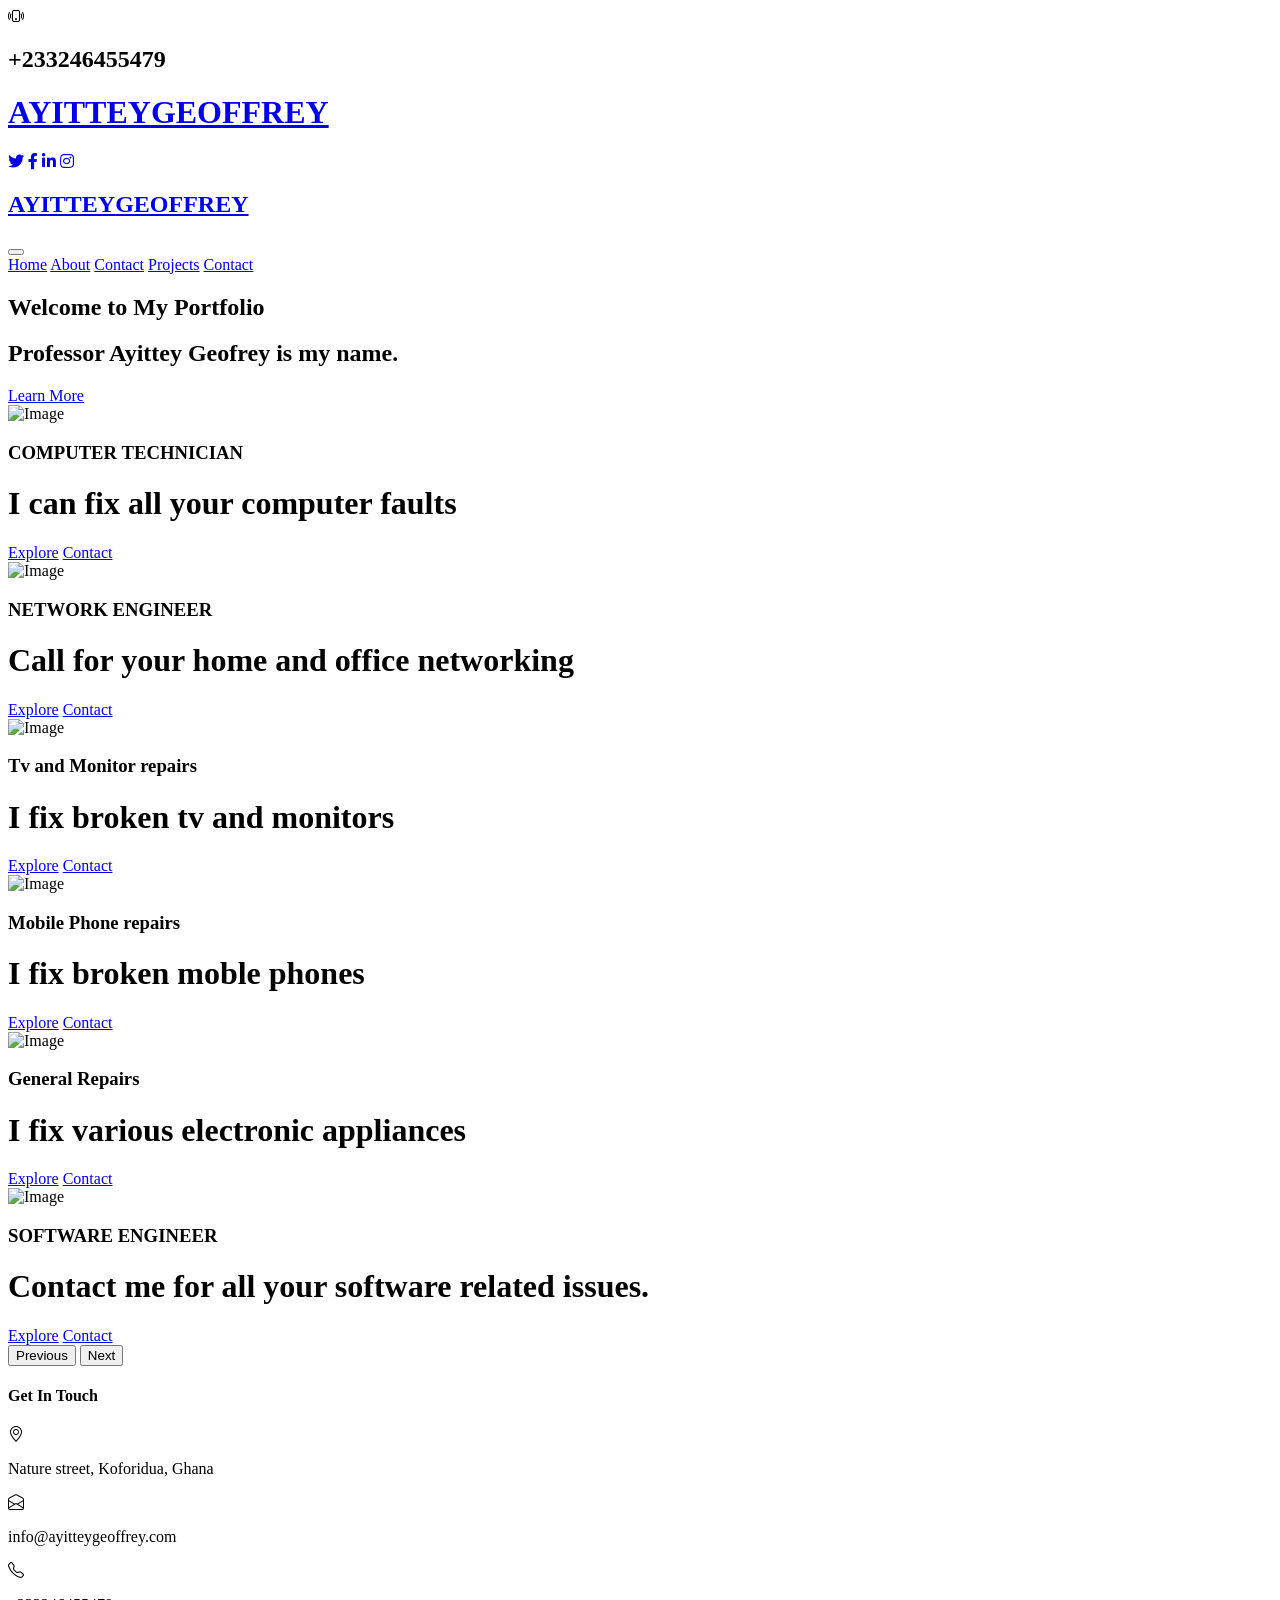
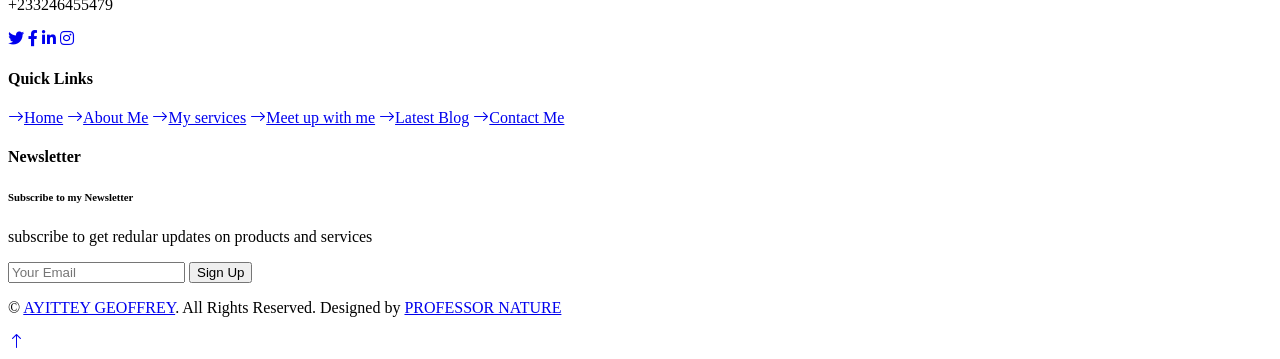
==== index.html @ 3e56469a "Add files via upload" ====
<!DOCTYPE html>
<html lang="en">

<head>
    <meta charset="utf-8">
    <title>PERSONAL PORTFOLIO</title>
    <meta content="width=device-width, initial-scale=1.0" name="viewport">
    <meta content="Free HTML Templates" name="keywords">
    <meta content="Free HTML Templates" name="description">

    <!-- Favicon -->
    <link href="img/favicon.ico" rel="icon">

    <!-- Google Web Fonts -->
    <link rel="preconnect" href="https://fonts.gstatic.com">
    <link href="https://fonts.googleapis.com/css2?family=Open+Sans:wght@400;600&family=Roboto:wght@500;700&display=swap" rel="stylesheet">

    <!-- Icon Font Stylesheet -->
    <link href="https://cdnjs.cloudflare.com/ajax/libs/font-awesome/5.15.0/css/all.min.css" rel="stylesheet">
    <link href="https://cdn.jsdelivr.net/npm/bootstrap-icons@1.4.1/font/bootstrap-icons.css" rel="stylesheet">

    <!-- Libraries Stylesheet -->
    <link href="lib/owlcarousel/assets/owl.carousel.min.css" rel="stylesheet">

    <!-- Customized Bootstrap Stylesheet -->
    <link href="css/bootstrap.min.css" rel="stylesheet">

    <!-- Template Stylesheet -->
    <link href="css/style.css" rel="stylesheet">
</head>

<body>
    <!-- Topbar Start -->
    <div class="container-fluid px-5 d-none d-lg-block">
        <div class="row gx-5 py-3 align-items-center">
            <div class="col-lg-3">
                <div class="d-flex align-items-center justify-content-start">
                    <i class="bi bi-phone-vibrate fs-1 text-primary me-2"></i>
                    <h2 class="mb-0">+233246455479</h2>
                </div>
            </div>
            <div class="col-lg-6">
                <div class="d-flex align-items-center justify-content-center">
                    <a href="index.html" class="navbar-brand ms-lg-5">
                        <h1 class="m-0 display-4 text-primary"><span class="text-secondary">AYITTEY</span>GEOFFREY</h1>
                    </a>
                </div>
            </div>
            <div class="col-lg-3">
                <div class="d-flex align-items-center justify-content-end">
                    <a class="btn btn-primary btn-square rounded-circle me-2" href="https:/twitter.com"><i class="fab fa-twitter"></i></a>
                    <a class="btn btn-primary btn-square rounded-circle me-2" href="https:/facebook.com"><i class="fab fa-facebook-f"></i></a>
                    <a class="btn btn-primary btn-square rounded-circle me-2" href="https:/linkedin.com"><i class="fab fa-linkedin-in"></i></a>
                    <a class="btn btn-primary btn-square rounded-circle" href="https:/instagram.com"><i class="fab fa-instagram"></i></a>
                </div>
            </div>
        </div>
    </div>
    <!-- Topbar End -->


    <!-- Navbar Start -->
    <nav class="navbar navbar-expand-lg bg-primary navbar-dark shadow-sm py-3 py-lg-0 px-3 px-lg-5">
        <a href="index.html" class="navbar-brand d-flex d-lg-none">
            <h1 class="m-0 display-4 text-secondary"><span class="text-white">AYITTEY</span>GEOFFREY</h1>
        </a>
        <button class="navbar-toggler" type="button" data-bs-toggle="collapse" data-bs-target="#navbarCollapse">
            <span class="navbar-toggler-icon"></span>
        </button>
        <div class="collapse navbar-collapse" id="navbarCollapse">
            <div class="navbar-nav mx-auto py-0">
                <a href="index.html" class="nav-item nav-link active">Home</a>
                <a href="about.html" class="nav-item nav-link">About</a>
                <a href="contact.html" class="nav-item nav-link">Contact</a>
                <a href="projects.html" class="nav-item nav-link">Projects</a>
                <a href="contact.html" class="nav-item nav-link">Contact</a>
            </div>
        </div>
    </nav>
    <!-- Navbar End -->

       <!-- Hero Section -->
  <section class="hero">
    <h1>Welcome to My Portfolio</h1>
    <h2>Professor Ayittey Geofrey is my name.</h2>
    <a href="about.html" class="btn btn-primary py-md-3 px-md-5 me-3">Learn More</a>
  </section>


    <!-- Carousel Start -->
    <div class="container-fluid p-0">
        <div id="header-carousel" class="carousel slide carousel-fade" data-bs-ride="carousel">
            <div class="carousel-inner">
                <div class="carousel-item active">
                    <img class="w-100" src="img/carousel-1.jpg" alt="Image">
                    <div class="carousel-caption top-0 bottom-0 start-0 end-0 d-flex flex-column align-items-center justify-content-center">
                        <div class="text-start p-5" style="max-width: 900px;">
                            <h3 class="text-white">COMPUTER TECHNICIAN</h3>
                            <h1 class="display-1 text-white mb-md-4"> I can fix all your computer faults</h1>
                            <a href="projects.html" class="btn btn-primary py-md-3 px-md-5 me-3">Explore</a>
                            <a href="contact.html" class="btn btn-secondary py-md-3 px-md-5">Contact</a>
                        </div>
                    </div>
                </div>
                <div class="carousel-item">
                    <img class="w-100" src="img/carousel-2.jpg" alt="Image">
                    <div class="carousel-caption top-0 bottom-0 start-0 end-0 d-flex flex-column align-items-center justify-content-center">
                        <div class="text-start p-5" style="max-width: 900px;">
                            <h3 class="text-white">NETWORK ENGINEER</h3>
                            <h1 class="display-1 text-white mb-md-4">Call for your home and office networking</h1>
                            <a href="projects.html" class="btn btn-primary py-md-3 px-md-5 me-3">Explore</a>
                            <a href="contact.html" class="btn btn-secondary py-md-3 px-md-5">Contact</a>
                        </div>
                    </div>
                </div>
                <div class="carousel-item">
                    <img class="w-100" src="img/carousel-3.jpg" alt="Image">
                    <div class="carousel-caption top-0 bottom-0 start-0 end-0 d-flex flex-column align-items-center justify-content-center">
                        <div class="text-start p-5" style="max-width: 900px;">
                            <h3 class="text-white">Tv and Monitor repairs</h3>
                            <h1 class="display-1 text-white mb-md-4">I fix broken tv and monitors</h1>
                            <a href="projects.html" class="btn btn-primary py-md-3 px-md-5 me-3">Explore</a>
                            <a href="contact.html" class="btn btn-secondary py-md-3 px-md-5">Contact</a>
                        </div>
                    </div>
                </div>
                <div class="carousel-item">
                    <img class="w-100" src="img/carousel-4.jpeg" alt="Image">
                    <div class="carousel-caption top-0 bottom-0 start-0 end-0 d-flex flex-column align-items-center justify-content-center">
                        <div class="text-start p-5" style="max-width: 900px;">
                            <h3 class="text-white">Mobile Phone repairs</h3>
                            <h1 class="display-1 text-white mb-md-4">I fix broken moble phones</h1>
                            <a href="projects.html" class="btn btn-primary py-md-3 px-md-5 me-3">Explore</a>
                            <a href="contact.html" class="btn btn-secondary py-md-3 px-md-5">Contact</a>
                        </div>
                    </div>
                </div>
                <div class="carousel-item">
                    <img class="w-100" src="img/carousel-5.jpg" alt="Image">
                    <div class="carousel-caption top-0 bottom-0 start-0 end-0 d-flex flex-column align-items-center justify-content-center">
                        <div class="text-start p-5" style="max-width: 900px;">
                            <h3 class="text-white">General Repairs</h3>
                            <h1 class="display-1 text-white mb-md-4">I fix various electronic appliances </h1>
                            <a href="projects.html" class="btn btn-primary py-md-3 px-md-5 me-3">Explore</a>
                            <a href="contact.html" class="btn btn-secondary py-md-3 px-md-5">Contact</a>
                        </div>
                    </div>
                </div>
                <div class="carousel-item">
                    <img class="w-100" src="img/carousel-6.jpg" alt="Image">
                    <div class="carousel-caption top-0 bottom-0 start-0 end-0 d-flex flex-column align-items-center justify-content-center">
                        <div class="text-start p-5" style="max-width: 900px;">
                            <h3 class="text-white">SOFTWARE ENGINEER</h3>
                            <h1 class="display-1 text-white mb-md-4"> Contact me for all your software related issues.</h1>
                            <a href="projects.html" class="btn btn-primary py-md-3 px-md-5 me-3">Explore</a>
                            <a href="contact.html" class="btn btn-secondary py-md-3 px-md-5">Contact</a>
                        </div>
                    </div>
                </div>
            </div>
            <button class="carousel-control-prev" type="button" data-bs-target="#header-carousel"
                data-bs-slide="prev">
                <span class="carousel-control-prev-icon" aria-hidden="true"></span>
                <span class="visually-hidden">Previous</span>
            </button>
            <button class="carousel-control-next" type="button" data-bs-target="#header-carousel"
                data-bs-slide="next">
                <span class="carousel-control-next-icon" aria-hidden="true"></span>
                <span class="visually-hidden">Next</span>
            </button>
        </div>
    </div>
    <!-- Carousel End -->




    
    <!-- Footer Start -->
    <div class="container-fluid bg-footer bg-primary text-white mt-5">
        <div class="container">
            <div class="row gx-5">
                <div class="col-lg-8 col-md-6">
                    <div class="row gx-5">
                        <div class="col-lg-4 col-md-12 pt-5 mb-5">
                            <h4 class="text-white mb-4">Get In Touch</h4>
                            <div class="d-flex mb-2">
                                <i class="bi bi-geo-alt text-white me-2"></i>
                                <p class="text-white mb-0">Nature street, Koforidua, Ghana</p>
                            </div>
                            <div class="d-flex mb-2">
                                <i class="bi bi-envelope-open text-white me-2"></i>
                                <p class="text-white mb-0">info@ayitteygeoffrey.com</p>
                            </div>
                            <div class="d-flex mb-2">
                                <i class="bi bi-telephone text-white me-2"></i>
                                <p class="text-white mb-0">+233246455479</p>
                            </div>
                            <div class="d-flex mt-4">
                                <a class="btn btn-secondary btn-square rounded-circle me-2" href="#"><i class="fab fa-twitter"></i></a>
                                <a class="btn btn-secondary btn-square rounded-circle me-2" href="#"><i class="fab fa-facebook-f"></i></a>
                                <a class="btn btn-secondary btn-square rounded-circle me-2" href="#"><i class="fab fa-linkedin-in"></i></a>
                                <a class="btn btn-secondary btn-square rounded-circle" href="#"><i class="fab fa-instagram"></i></a>
                            </div>
                        </div>
                        <div class="col-lg-4 col-md-12 pt-0 pt-lg-5 mb-5">
                            <h4 class="text-white mb-4">Quick Links</h4>
                            <div class="d-flex flex-column justify-content-start">
                                <a class="text-white mb-2" href="index.html"><i class="bi bi-arrow-right text-white me-2"></i>Home</a>
                                <a class="text-white mb-2" href="about.html"><i class="bi bi-arrow-right text-white me-2"></i>About Me</a>
                                <a class="text-white mb-2" href="projects.html"><i class="bi bi-arrow-right text-white me-2"></i>My services</a>
                                <a class="text-white mb-2" href="about.html"><i class="bi bi-arrow-right text-white me-2"></i>Meet up with me</a>
                                <a class="text-white mb-2" href="projects.html"><i class="bi bi-arrow-right text-white me-2"></i>Latest Blog</a>
                                <a class="text-white" href="contact.html"><i class="bi bi-arrow-right text-white me-2"></i>Contact Me</a>
                            </div>
                        </div>
                        
                    </div>
                </div>
                <div class="col-lg-4 col-md-6 mt-lg-n5">
                    <div class="d-flex flex-column align-items-center justify-content-center text-center h-100 bg-secondary p-5">
                        <h4 class="text-white">Newsletter</h4>
                        <h6 class="text-white">Subscribe to my Newsletter</h6>
                        <p>subscribe to get redular updates on  products and services</p>
                        <form action="">
                            <div class="input-group">
                                <input type="text" class="form-control border-white p-3" placeholder="Your Email">
                                <button class="btn btn-primary">Sign Up</button>
                            </div>
                        </form>
                    </div>
                </div>
            </div>
        </div>
    </div>
    <div class="container-fluid bg-dark text-white py-4">
        <div class="container text-center">
            <p class="mb-0">&copy; <a class="text-secondary fw-bold" href="#">AYITTEY GEOFFREY</a>. All Rights Reserved. Designed by <a class="text-secondary fw-bold" href="https://youtube.com/Nat Digital Solutions">PROFESSOR NATURE</a></p>
        </div>
    </div>
    <!-- Footer End -->


    <!-- Back to Top -->
    <a href="#" class="btn btn-secondary py-3 fs-4 back-to-top"><i class="bi bi-arrow-up"></i></a>


    <!-- JavaScript Libraries -->
    <script src="https://code.jquery.com/jquery-3.4.1.min.js"></script>
    <script src="https://cdn.jsdelivr.net/npm/bootstrap@5.0.0/dist/js/bootstrap.bundle.min.js"></script>
    <script src="lib/easing/easing.min.js"></script>
    <script src="lib/waypoints/waypoints.min.js"></script>
    <script src="lib/counterup/counterup.min.js"></script>
    <script src="lib/owlcarousel/owl.carousel.min.js"></script>

    <!-- Template Javascript -->
    <script src="js/main.js"></script>
</body>

</html>
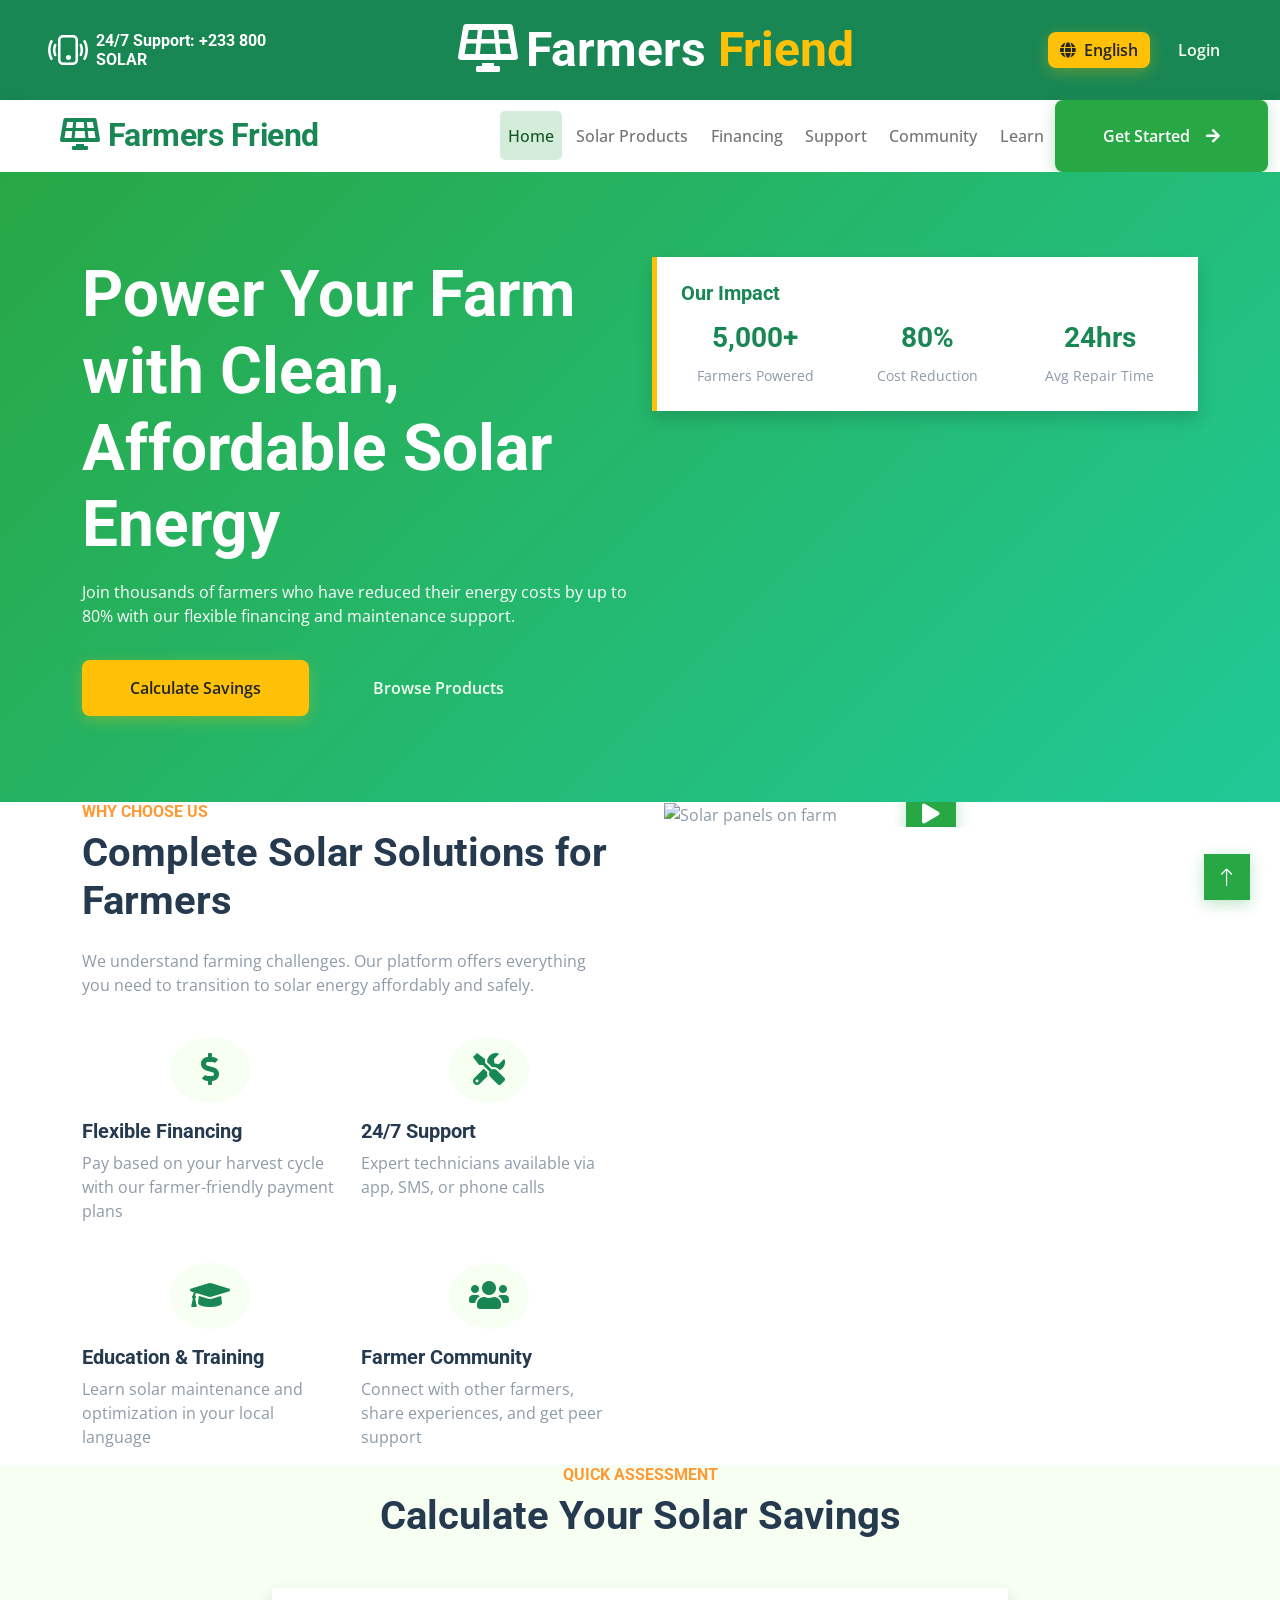
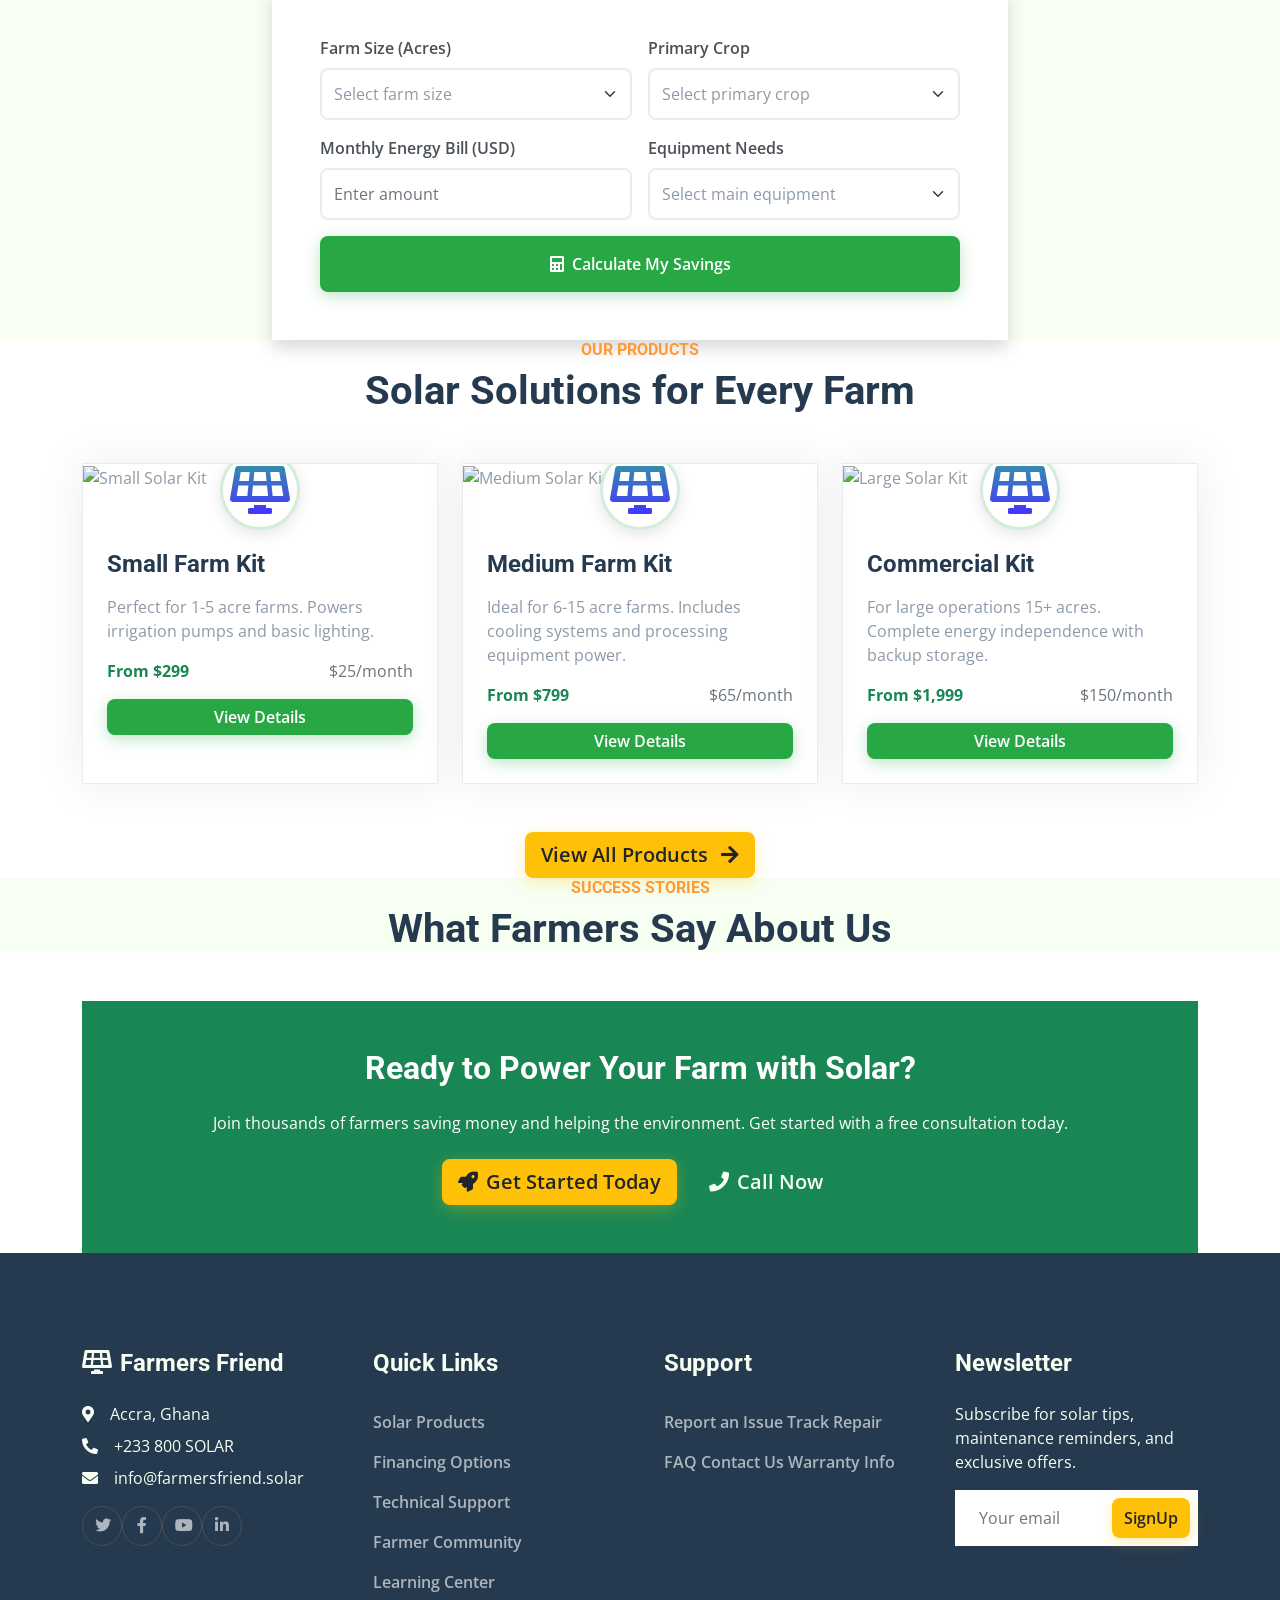
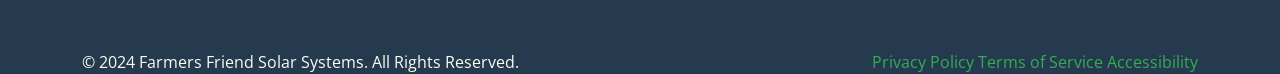
==== commit e31fa7db: "Create Farmers Friend Solar Systems platform with marketplace and features Co-authored-by: ayitteyge" ====
--- a/index.html
+++ b/index.html
@@ -3,10 +3,10 @@
 
 <head>
     <meta charset="utf-8">
-    <title>PERSONAL PORTFOLIO</title>
+    <title>Farmers Friend Solar Systems - Solar Energy for Everyone</title>
     <meta content="width=device-width, initial-scale=1.0" name="viewport">
-    <meta content="Free HTML Templates" name="keywords">
-    <meta content="Free HTML Templates" name="description">
+    <meta content="Solar panels, farmers, financing, renewable energy" name="keywords">
+    <meta content="Empowering farmers with affordable solar energy solutions through flexible financing and community support" name="description">
 
     <!-- Favicon -->
     <link href="img/favicon.ico" rel="icon">
@@ -27,234 +27,507 @@
 
     <!-- Template Stylesheet -->
     <link href="css/style.css" rel="stylesheet">
+    <link href="css/farmers-friend.css" rel="stylesheet">
 </head>
 
 <body>
     <!-- Topbar Start -->
-    <div class="container-fluid px-5 d-none d-lg-block">
+    <div class="container-fluid px-5 d-none d-lg-block bg-success">
         <div class="row gx-5 py-3 align-items-center">
             <div class="col-lg-3">
                 <div class="d-flex align-items-center justify-content-start">
-                    <i class="bi bi-phone-vibrate fs-1 text-primary me-2"></i>
-                    <h2 class="mb-0">+233246455479</h2>
+                    <i class="bi bi-phone-vibrate fs-1 text-white me-2"></i>
+                    <h6 class="mb-0 text-white">24/7 Support: +233 800 SOLAR</h6>
                 </div>
             </div>
             <div class="col-lg-6">
                 <div class="d-flex align-items-center justify-content-center">
                     <a href="index.html" class="navbar-brand ms-lg-5">
-                        <h1 class="m-0 display-4 text-primary"><span class="text-secondary">AYITTEY</span>GEOFFREY</h1>
+                        <h1 class="m-0 display-5 text-white"><i class="fas fa-solar-panel me-2"></i>Farmers <span class="text-warning">Friend</span></h1>
                     </a>
                 </div>
             </div>
             <div class="col-lg-3">
                 <div class="d-flex align-items-center justify-content-end">
-                    <a class="btn btn-primary btn-square rounded-circle me-2" href="https:/twitter.com"><i class="fab fa-twitter"></i></a>
-                    <a class="btn btn-primary btn-square rounded-circle me-2" href="https:/facebook.com"><i class="fab fa-facebook-f"></i></a>
-                    <a class="btn btn-primary btn-square rounded-circle me-2" href="https:/linkedin.com"><i class="fab fa-linkedin-in"></i></a>
-                    <a class="btn btn-primary btn-square rounded-circle" href="https:/instagram.com"><i class="fab fa-instagram"></i></a>
+                    <button class="btn btn-warning me-3" data-bs-toggle="modal" data-bs-target="#languageModal">
+                        <i class="fas fa-globe me-1"></i> English
+                    </button>
+                    <a href="dashboard.html" class="btn btn-outline-light">Login</a>
                 </div>
             </div>
         </div>
     </div>
     <!-- Topbar End -->
 
-
     <!-- Navbar Start -->
-    <nav class="navbar navbar-expand-lg bg-primary navbar-dark shadow-sm py-3 py-lg-0 px-3 px-lg-5">
-        <a href="index.html" class="navbar-brand d-flex d-lg-none">
-            <h1 class="m-0 display-4 text-secondary"><span class="text-white">AYITTEY</span>GEOFFREY</h1>
-        </a>
-        <button class="navbar-toggler" type="button" data-bs-toggle="collapse" data-bs-target="#navbarCollapse">
-            <span class="navbar-toggler-icon"></span>
-        </button>
-        <div class="collapse navbar-collapse" id="navbarCollapse">
-            <div class="navbar-nav mx-auto py-0">
-                <a href="index.html" class="nav-item nav-link active">Home</a>
-                <a href="about.html" class="nav-item nav-link">About</a>
-                <a href="contact.html" class="nav-item nav-link">Contact</a>
-                <a href="projects.html" class="nav-item nav-link">Projects</a>
-                <a href="contact.html" class="nav-item nav-link">Contact</a>
+    <nav class="navbar navbar-expand-lg bg-white navbar-light shadow sticky-top p-0">
+        <div class="container-fluid">
+            <a href="index.html" class="navbar-brand d-flex align-items-center px-4 px-lg-5">
+                <h2 class="m-0 text-success"><i class="fas fa-solar-panel me-2"></i>Farmers Friend</h2>
+            </a>
+            <button type="button" class="navbar-toggler me-4" data-bs-toggle="collapse" data-bs-target="#navbarCollapse">
+                <span class="navbar-toggler-icon"></span>
+            </button>
+            <div class="collapse navbar-collapse" id="navbarCollapse">
+                <div class="navbar-nav ms-auto p-4 p-lg-0">
+                    <a href="index.html" class="nav-item nav-link active">Home</a>
+                    <a href="marketplace.html" class="nav-item nav-link">Solar Products</a>
+                    <a href="financing.html" class="nav-item nav-link">Financing</a>
+                    <a href="support.html" class="nav-item nav-link">Support</a>
+                    <a href="community.html" class="nav-item nav-link">Community</a>
+                    <a href="education.html" class="nav-item nav-link">Learn</a>
+                </div>
+                <a href="get-started.html" class="btn btn-success py-4 px-lg-5 d-none d-lg-block">Get Started<i class="fa fa-arrow-right ms-3"></i></a>
             </div>
         </div>
     </nav>
     <!-- Navbar End -->
 
-       <!-- Hero Section -->
-  <section class="hero">
-    <h1>Welcome to My Portfolio</h1>
-    <h2>Professor Ayittey Geofrey is my name.</h2>
-    <a href="about.html" class="btn btn-primary py-md-3 px-md-5 me-3">Learn More</a>
-  </section>
-
-
-    <!-- Carousel Start -->
-    <div class="container-fluid p-0">
-        <div id="header-carousel" class="carousel slide carousel-fade" data-bs-ride="carousel">
-            <div class="carousel-inner">
-                <div class="carousel-item active">
-                    <img class="w-100" src="img/carousel-1.jpg" alt="Image">
-                    <div class="carousel-caption top-0 bottom-0 start-0 end-0 d-flex flex-column align-items-center justify-content-center">
-                        <div class="text-start p-5" style="max-width: 900px;">
-                            <h3 class="text-white">COMPUTER TECHNICIAN</h3>
-                            <h1 class="display-1 text-white mb-md-4"> I can fix all your computer faults</h1>
-                            <a href="projects.html" class="btn btn-primary py-md-3 px-md-5 me-3">Explore</a>
-                            <a href="contact.html" class="btn btn-secondary py-md-3 px-md-5">Contact</a>
-                        </div>
-                    </div>
-                </div>
-                <div class="carousel-item">
-                    <img class="w-100" src="img/carousel-2.jpg" alt="Image">
-                    <div class="carousel-caption top-0 bottom-0 start-0 end-0 d-flex flex-column align-items-center justify-content-center">
-                        <div class="text-start p-5" style="max-width: 900px;">
-                            <h3 class="text-white">NETWORK ENGINEER</h3>
-                            <h1 class="display-1 text-white mb-md-4">Call for your home and office networking</h1>
-                            <a href="projects.html" class="btn btn-primary py-md-3 px-md-5 me-3">Explore</a>
-                            <a href="contact.html" class="btn btn-secondary py-md-3 px-md-5">Contact</a>
-                        </div>
-                    </div>
-                </div>
-                <div class="carousel-item">
-                    <img class="w-100" src="img/carousel-3.jpg" alt="Image">
-                    <div class="carousel-caption top-0 bottom-0 start-0 end-0 d-flex flex-column align-items-center justify-content-center">
-                        <div class="text-start p-5" style="max-width: 900px;">
-                            <h3 class="text-white">Tv and Monitor repairs</h3>
-                            <h1 class="display-1 text-white mb-md-4">I fix broken tv and monitors</h1>
-                            <a href="projects.html" class="btn btn-primary py-md-3 px-md-5 me-3">Explore</a>
-                            <a href="contact.html" class="btn btn-secondary py-md-3 px-md-5">Contact</a>
-                        </div>
-                    </div>
-                </div>
-                <div class="carousel-item">
-                    <img class="w-100" src="img/carousel-4.jpeg" alt="Image">
-                    <div class="carousel-caption top-0 bottom-0 start-0 end-0 d-flex flex-column align-items-center justify-content-center">
-                        <div class="text-start p-5" style="max-width: 900px;">
-                            <h3 class="text-white">Mobile Phone repairs</h3>
-                            <h1 class="display-1 text-white mb-md-4">I fix broken moble phones</h1>
-                            <a href="projects.html" class="btn btn-primary py-md-3 px-md-5 me-3">Explore</a>
-                            <a href="contact.html" class="btn btn-secondary py-md-3 px-md-5">Contact</a>
-                        </div>
-                    </div>
-                </div>
-                <div class="carousel-item">
-                    <img class="w-100" src="img/carousel-5.jpg" alt="Image">
-                    <div class="carousel-caption top-0 bottom-0 start-0 end-0 d-flex flex-column align-items-center justify-content-center">
-                        <div class="text-start p-5" style="max-width: 900px;">
-                            <h3 class="text-white">General Repairs</h3>
-                            <h1 class="display-1 text-white mb-md-4">I fix various electronic appliances </h1>
-                            <a href="projects.html" class="btn btn-primary py-md-3 px-md-5 me-3">Explore</a>
-                            <a href="contact.html" class="btn btn-secondary py-md-3 px-md-5">Contact</a>
-                        </div>
-                    </div>
-                </div>
-                <div class="carousel-item">
-                    <img class="w-100" src="img/carousel-6.jpg" alt="Image">
-                    <div class="carousel-caption top-0 bottom-0 start-0 end-0 d-flex flex-column align-items-center justify-content-center">
-                        <div class="text-start p-5" style="max-width: 900px;">
-                            <h3 class="text-white">SOFTWARE ENGINEER</h3>
-                            <h1 class="display-1 text-white mb-md-4"> Contact me for all your software related issues.</h1>
-                            <a href="projects.html" class="btn btn-primary py-md-3 px-md-5 me-3">Explore</a>
-                            <a href="contact.html" class="btn btn-secondary py-md-3 px-md-5">Contact</a>
-                        </div>
-                    </div>
-                </div>
-            </div>
-            <button class="carousel-control-prev" type="button" data-bs-target="#header-carousel"
-                data-bs-slide="prev">
-                <span class="carousel-control-prev-icon" aria-hidden="true"></span>
-                <span class="visually-hidden">Previous</span>
-            </button>
-            <button class="carousel-control-next" type="button" data-bs-target="#header-carousel"
-                data-bs-slide="next">
-                <span class="carousel-control-next-icon" aria-hidden="true"></span>
-                <span class="visually-hidden">Next</span>
-            </button>
-        </div>
-    </div>
-    <!-- Carousel End -->
-
-
-
-
-    
+    <!-- Hero Section Start -->
+    <div class="container-fluid page-header py-6 my-6 mt-0 wow fadeIn" data-wow-delay="0.1s">
+        <div class="container">
+            <div class="row">
+                <div class="col-lg-6">
+                    <h1 class="display-3 text-white mb-3 animated slideInDown">Power Your Farm with Clean, Affordable Solar Energy</h1>
+                    <p class="text-white mb-4 pb-2">Join thousands of farmers who have reduced their energy costs by up to 80% with our flexible financing and maintenance support.</p>
+                    <div class="d-flex">
+                        <a href="#solar-calculator" class="btn btn-warning py-3 px-5 me-3">Calculate Savings</a>
+                        <a href="marketplace.html" class="btn btn-outline-light py-3 px-5">Browse Products</a>
+                    </div>
+                </div>
+                <div class="col-lg-6">
+                    <div class="hero-stats bg-white p-4 rounded shadow">
+                        <h5 class="text-success mb-3">Our Impact</h5>
+                        <div class="row text-center">
+                            <div class="col-4">
+                                <h3 class="text-success">5,000+</h3>
+                                <small>Farmers Powered</small>
+                            </div>
+                            <div class="col-4">
+                                <h3 class="text-success">80%</h3>
+                                <small>Cost Reduction</small>
+                            </div>
+                            <div class="col-4">
+                                <h3 class="text-success">24hrs</h3>
+                                <small>Avg Repair Time</small>
+                            </div>
+                        </div>
+                    </div>
+                </div>
+            </div>
+        </div>
+    </div>
+    <!-- Hero Section End -->
+
+    <!-- Features Start -->
+    <div class="container-xxl py-6">
+        <div class="container">
+            <div class="row g-5">
+                <div class="col-lg-6 wow fadeInUp" data-wow-delay="0.1s">
+                    <h6 class="text-secondary text-uppercase">Why Choose Us</h6>
+                    <h1 class="mb-4">Complete Solar Solutions for Farmers</h1>
+                    <p class="mb-4">We understand farming challenges. Our platform offers everything you need to transition to solar energy affordably and safely.</p>
+                    <div class="row g-4 pt-3">
+                        <div class="col-6">
+                            <div class="bg-light text-center rounded-circle p-3 mx-auto mb-3" style="width: 80px;">
+                                <i class="fa fa-dollar-sign fa-2x text-success"></i>
+                            </div>
+                            <h5>Flexible Financing</h5>
+                            <p>Pay based on your harvest cycle with our farmer-friendly payment plans</p>
+                        </div>
+                        <div class="col-6">
+                            <div class="bg-light text-center rounded-circle p-3 mx-auto mb-3" style="width: 80px;">
+                                <i class="fa fa-tools fa-2x text-success"></i>
+                            </div>
+                            <h5>24/7 Support</h5>
+                            <p>Expert technicians available via app, SMS, or phone calls</p>
+                        </div>
+                        <div class="col-6">
+                            <div class="bg-light text-center rounded-circle p-3 mx-auto mb-3" style="width: 80px;">
+                                <i class="fa fa-graduation-cap fa-2x text-success"></i>
+                            </div>
+                            <h5>Education & Training</h5>
+                            <p>Learn solar maintenance and optimization in your local language</p>
+                        </div>
+                        <div class="col-6">
+                            <div class="bg-light text-center rounded-circle p-3 mx-auto mb-3" style="width: 80px;">
+                                <i class="fa fa-users fa-2x text-success"></i>
+                            </div>
+                            <h5>Farmer Community</h5>
+                            <p>Connect with other farmers, share experiences, and get peer support</p>
+                        </div>
+                    </div>
+                </div>
+                <div class="col-lg-6 wow fadeInUp" data-wow-delay="0.5s">
+                    <div class="position-relative overflow-hidden rounded">
+                        <img class="img-fluid w-100" src="img/solar-farm.jpg" alt="Solar panels on farm" style="object-fit: cover; height: 400px;">
+                        <div class="position-absolute top-50 start-50 translate-middle">
+                            <button class="btn btn-success btn-lg" data-bs-toggle="modal" data-bs-target="#videoModal">
+                                <i class="fa fa-play"></i>
+                            </button>
+                        </div>
+                    </div>
+                </div>
+            </div>
+        </div>
+    </div>
+    <!-- Features End -->
+
+    <!-- Solar Calculator Start -->
+    <div class="container-fluid bg-light py-6" id="solar-calculator">
+        <div class="container">
+            <div class="text-center wow fadeInUp" data-wow-delay="0.1s">
+                <h6 class="text-secondary text-uppercase">Quick Assessment</h6>
+                <h1 class="mb-5">Calculate Your Solar Savings</h1>
+            </div>
+            <div class="row justify-content-center">
+                <div class="col-lg-8">
+                    <div class="bg-white p-5 rounded shadow">
+                        <form id="solarCalculator" class="calculator-form">
+                            <div class="row g-3">
+                                <div class="col-md-6">
+                                    <label class="form-label">Farm Size (Acres)</label>
+                                    <select class="form-select" name="farmSize" required>
+                                        <option value="">Select farm size</option>
+                                        <option value="1-5">1-5 acres</option>
+                                        <option value="6-15">6-15 acres</option>
+                                        <option value="16-50">16-50 acres</option>
+                                        <option value="50+">50+ acres</option>
+                                    </select>
+                                </div>
+                                <div class="col-md-6">
+                                    <label class="form-label">Primary Crop</label>
+                                    <select class="form-select" name="cropType" required>
+                                        <option value="">Select primary crop</option>
+                                        <option value="maize">Maize/Corn</option>
+                                        <option value="rice">Rice</option>
+                                        <option value="vegetables">Vegetables</option>
+                                        <option value="fruits">Fruits</option>
+                                        <option value="livestock">Livestock</option>
+                                        <option value="mixed">Mixed farming</option>
+                                    </select>
+                                </div>
+                                <div class="col-md-6">
+                                    <label class="form-label">Monthly Energy Bill (USD)</label>
+                                    <input type="number" class="form-control" name="energyBill" placeholder="Enter amount" required>
+                                </div>
+                                <div class="col-md-6">
+                                    <label class="form-label">Equipment Needs</label>
+                                    <select class="form-select" name="equipment" required>
+                                        <option value="">Select main equipment</option>
+                                        <option value="irrigation">Irrigation pumps</option>
+                                        <option value="lighting">Farm lighting</option>
+                                        <option value="cooling">Cooling/storage</option>
+                                        <option value="processing">Processing equipment</option>
+                                        <option value="all">All of the above</option>
+                                    </select>
+                                </div>
+                                <div class="col-12">
+                                    <button type="submit" class="btn btn-success w-100 py-3">
+                                        <i class="fas fa-calculator me-2"></i>Calculate My Savings
+                                    </button>
+                                </div>
+                            </div>
+                        </form>
+                        <div id="calculatorResult" class="mt-4 d-none">
+                            <div class="bg-success text-white p-4 rounded">
+                                <h5>Your Potential Savings</h5>
+                                <div class="row text-center">
+                                    <div class="col-md-4">
+                                        <h3 id="monthlySavings">$0</h3>
+                                        <small>Monthly Savings</small>
+                                    </div>
+                                    <div class="col-md-4">
+                                        <h3 id="yearlySavings">$0</h3>
+                                        <small>Yearly Savings</small>
+                                    </div>
+                                    <div class="col-md-4">
+                                        <h3 id="paybackPeriod">0</h3>
+                                        <small>Payback (Months)</small>
+                                    </div>
+                                </div>
+                                <a href="get-started.html" class="btn btn-warning mt-3">Get Your Custom Quote</a>
+                            </div>
+                        </div>
+                    </div>
+                </div>
+            </div>
+        </div>
+    </div>
+    <!-- Solar Calculator End -->
+
+    <!-- Products Preview Start -->
+    <div class="container-xxl py-6">
+        <div class="container">
+            <div class="text-center wow fadeInUp" data-wow-delay="0.1s">
+                <h6 class="text-secondary text-uppercase">Our Products</h6>
+                <h1 class="mb-5">Solar Solutions for Every Farm</h1>
+            </div>
+            <div class="row g-4">
+                <div class="col-lg-4 col-md-6 wow fadeInUp" data-wow-delay="0.1s">
+                    <div class="service-item rounded overflow-hidden">
+                        <img class="img-fluid" src="img/solar-kit-small.jpg" alt="Small Solar Kit" style="height: 250px; object-fit: cover;">
+                        <div class="position-relative p-4 pt-0">
+                            <div class="service-icon">
+                                <i class="fa fa-solar-panel fa-3x text-success"></i>
+                            </div>
+                            <h4 class="mb-3">Small Farm Kit</h4>
+                            <p>Perfect for 1-5 acre farms. Powers irrigation pumps and basic lighting.</p>
+                            <div class="d-flex justify-content-between">
+                                <span class="text-success fw-bold">From $299</span>
+                                <span class="text-muted">$25/month</span>
+                            </div>
+                            <a class="btn btn-success mt-3 w-100" href="product-details.html?id=small-kit">View Details</a>
+                        </div>
+                    </div>
+                </div>
+                <div class="col-lg-4 col-md-6 wow fadeInUp" data-wow-delay="0.3s">
+                    <div class="service-item rounded overflow-hidden">
+                        <img class="img-fluid" src="img/solar-kit-medium.jpg" alt="Medium Solar Kit" style="height: 250px; object-fit: cover;">
+                        <div class="position-relative p-4 pt-0">
+                            <div class="service-icon">
+                                <i class="fa fa-solar-panel fa-3x text-success"></i>
+                            </div>
+                            <h4 class="mb-3">Medium Farm Kit</h4>
+                            <p>Ideal for 6-15 acre farms. Includes cooling systems and processing equipment power.</p>
+                            <div class="d-flex justify-content-between">
+                                <span class="text-success fw-bold">From $799</span>
+                                <span class="text-muted">$65/month</span>
+                            </div>
+                            <a class="btn btn-success mt-3 w-100" href="product-details.html?id=medium-kit">View Details</a>
+                        </div>
+                    </div>
+                </div>
+                <div class="col-lg-4 col-md-6 wow fadeInUp" data-wow-delay="0.5s">
+                    <div class="service-item rounded overflow-hidden">
+                        <img class="img-fluid" src="img/solar-kit-large.jpg" alt="Large Solar Kit" style="height: 250px; object-fit: cover;">
+                        <div class="position-relative p-4 pt-0">
+                            <div class="service-icon">
+                                <i class="fa fa-solar-panel fa-3x text-success"></i>
+                            </div>
+                            <h4 class="mb-3">Commercial Kit</h4>
+                            <p>For large operations 15+ acres. Complete energy independence with backup storage.</p>
+                            <div class="d-flex justify-content-between">
+                                <span class="text-success fw-bold">From $1,999</span>
+                                <span class="text-muted">$150/month</span>
+                            </div>
+                            <a class="btn btn-success mt-3 w-100" href="product-details.html?id=large-kit">View Details</a>
+                        </div>
+                    </div>
+                </div>
+            </div>
+            <div class="text-center mt-5">
+                <a href="marketplace.html" class="btn btn-warning btn-lg">View All Products <i class="fa fa-arrow-right ms-2"></i></a>
+            </div>
+        </div>
+    </div>
+    <!-- Products Preview End -->
+
+    <!-- Testimonials Start -->
+    <div class="container-fluid bg-light py-6">
+        <div class="container">
+            <div class="text-center wow fadeInUp" data-wow-delay="0.1s">
+                <h6 class="text-secondary text-uppercase">Success Stories</h6>
+                <h1 class="mb-5">What Farmers Say About Us</h1>
+            </div>
+            <div class="owl-carousel testimonial-carousel wow fadeInUp" data-wow-delay="0.1s">
+                <div class="testimonial-item rounded p-4">
+                    <div class="d-flex align-items-center mb-4">
+                        <img class="flex-shrink-0 rounded-circle border p-1" src="img/farmer1.jpg" alt="Farmer" style="width: 60px; height: 60px;">
+                        <div class="ms-4">
+                            <h5 class="mb-1">Kwame Asante</h5>
+                            <span>Maize Farmer, Ashanti Region</span>
+                        </div>
+                    </div>
+                    <p class="mb-0">"My irrigation costs dropped by 75% after installing solar. The payment plan matched my harvest cycle perfectly. Customer support is always there when I need help."</p>
+                    <div class="text-warning mt-2">
+                        <i class="fa fa-star"></i>
+                        <i class="fa fa-star"></i>
+                        <i class="fa fa-star"></i>
+                        <i class="fa fa-star"></i>
+                        <i class="fa fa-star"></i>
+                    </div>
+                </div>
+                <div class="testimonial-item rounded p-4">
+                    <div class="d-flex align-items-center mb-4">
+                        <img class="flex-shrink-0 rounded-circle border p-1" src="img/farmer2.jpg" alt="Farmer" style="width: 60px; height: 60px;">
+                        <div class="ms-4">
+                            <h5 class="mb-1">Akosua Mensah</h5>
+                            <span>Vegetable Farmer, Greater Accra</span>
+                        </div>
+                    </div>
+                    <p class="mb-0">"The mobile app makes it so easy to report issues. A technician came to fix my panel within 24 hours. The community forum helped me learn so much about maintenance."</p>
+                    <div class="text-warning mt-2">
+                        <i class="fa fa-star"></i>
+                        <i class="fa fa-star"></i>
+                        <i class="fa fa-star"></i>
+                        <i class="fa fa-star"></i>
+                        <i class="fa fa-star"></i>
+                    </div>
+                </div>
+                <div class="testimonial-item rounded p-4">
+                    <div class="d-flex align-items-center mb-4">
+                        <img class="flex-shrink-0 rounded-circle border p-1" src="img/farmer3.jpg" alt="Farmer" style="width: 60px; height: 60px;">
+                        <div class="ms-4">
+                            <h5 class="mb-1">Yaw Osei</h5>
+                            <span>Rice Farmer, Volta Region</span>
+                        </div>
+                    </div>
+                    <p class="mb-0">"Even with my limited credit history, I qualified for financing. Now I save enough money to invest in better seeds and equipment. Solar changed my farming business."</p>
+                    <div class="text-warning mt-2">
+                        <i class="fa fa-star"></i>
+                        <i class="fa fa-star"></i>
+                        <i class="fa fa-star"></i>
+                        <i class="fa fa-star"></i>
+                        <i class="fa fa-star"></i>
+                    </div>
+                </div>
+            </div>
+        </div>
+    </div>
+    <!-- Testimonials End -->
+
+    <!-- CTA Section Start -->
+    <div class="container-xxl py-6">
+        <div class="container">
+            <div class="bg-success rounded p-5 text-center">
+                <h2 class="text-white mb-4">Ready to Power Your Farm with Solar?</h2>
+                <p class="text-white mb-4">Join thousands of farmers saving money and helping the environment. Get started with a free consultation today.</p>
+                <div class="d-flex justify-content-center">
+                    <a href="get-started.html" class="btn btn-warning btn-lg me-3">
+                        <i class="fas fa-rocket me-2"></i>Get Started Today
+                    </a>
+                    <a href="tel:+233800SOLAR" class="btn btn-outline-light btn-lg">
+                        <i class="fas fa-phone me-2"></i>Call Now
+                    </a>
+                </div>
+            </div>
+        </div>
+    </div>
+    <!-- CTA Section End -->
+
     <!-- Footer Start -->
-    <div class="container-fluid bg-footer bg-primary text-white mt-5">
-        <div class="container">
-            <div class="row gx-5">
-                <div class="col-lg-8 col-md-6">
-                    <div class="row gx-5">
-                        <div class="col-lg-4 col-md-12 pt-5 mb-5">
-                            <h4 class="text-white mb-4">Get In Touch</h4>
-                            <div class="d-flex mb-2">
-                                <i class="bi bi-geo-alt text-white me-2"></i>
-                                <p class="text-white mb-0">Nature street, Koforidua, Ghana</p>
-                            </div>
-                            <div class="d-flex mb-2">
-                                <i class="bi bi-envelope-open text-white me-2"></i>
-                                <p class="text-white mb-0">info@ayitteygeoffrey.com</p>
-                            </div>
-                            <div class="d-flex mb-2">
-                                <i class="bi bi-telephone text-white me-2"></i>
-                                <p class="text-white mb-0">+233246455479</p>
-                            </div>
-                            <div class="d-flex mt-4">
-                                <a class="btn btn-secondary btn-square rounded-circle me-2" href="#"><i class="fab fa-twitter"></i></a>
-                                <a class="btn btn-secondary btn-square rounded-circle me-2" href="#"><i class="fab fa-facebook-f"></i></a>
-                                <a class="btn btn-secondary btn-square rounded-circle me-2" href="#"><i class="fab fa-linkedin-in"></i></a>
-                                <a class="btn btn-secondary btn-square rounded-circle" href="#"><i class="fab fa-instagram"></i></a>
-                            </div>
-                        </div>
-                        <div class="col-lg-4 col-md-12 pt-0 pt-lg-5 mb-5">
-                            <h4 class="text-white mb-4">Quick Links</h4>
-                            <div class="d-flex flex-column justify-content-start">
-                                <a class="text-white mb-2" href="index.html"><i class="bi bi-arrow-right text-white me-2"></i>Home</a>
-                                <a class="text-white mb-2" href="about.html"><i class="bi bi-arrow-right text-white me-2"></i>About Me</a>
-                                <a class="text-white mb-2" href="projects.html"><i class="bi bi-arrow-right text-white me-2"></i>My services</a>
-                                <a class="text-white mb-2" href="about.html"><i class="bi bi-arrow-right text-white me-2"></i>Meet up with me</a>
-                                <a class="text-white mb-2" href="projects.html"><i class="bi bi-arrow-right text-white me-2"></i>Latest Blog</a>
-                                <a class="text-white" href="contact.html"><i class="bi bi-arrow-right text-white me-2"></i>Contact Me</a>
-                            </div>
-                        </div>
-                        
-                    </div>
-                </div>
-                <div class="col-lg-4 col-md-6 mt-lg-n5">
-                    <div class="d-flex flex-column align-items-center justify-content-center text-center h-100 bg-secondary p-5">
-                        <h4 class="text-white">Newsletter</h4>
-                        <h6 class="text-white">Subscribe to my Newsletter</h6>
-                        <p>subscribe to get redular updates on  products and services</p>
-                        <form action="">
-                            <div class="input-group">
-                                <input type="text" class="form-control border-white p-3" placeholder="Your Email">
-                                <button class="btn btn-primary">Sign Up</button>
-                            </div>
-                        </form>
-                    </div>
-                </div>
-            </div>
-        </div>
-    </div>
-    <div class="container-fluid bg-dark text-white py-4">
-        <div class="container text-center">
-            <p class="mb-0">&copy; <a class="text-secondary fw-bold" href="#">AYITTEY GEOFFREY</a>. All Rights Reserved. Designed by <a class="text-secondary fw-bold" href="https://youtube.com/Nat Digital Solutions">PROFESSOR NATURE</a></p>
+    <div class="container-fluid bg-dark text-light footer mt-6 pt-5 wow fadeIn" data-wow-delay="0.1s">
+        <div class="container py-5">
+            <div class="row g-5">
+                <div class="col-lg-3 col-md-6">
+                    <h4 class="text-light mb-4">
+                        <i class="fas fa-solar-panel me-2"></i>Farmers Friend
+                    </h4>
+                    <p class="mb-2"><i class="fa fa-map-marker-alt me-3"></i>Accra, Ghana</p>
+                    <p class="mb-2"><i class="fa fa-phone-alt me-3"></i>+233 800 SOLAR</p>
+                    <p class="mb-2"><i class="fa fa-envelope me-3"></i>info@farmersfriend.solar</p>
+                    <div class="d-flex pt-2">
+                        <a class="btn btn-outline-light btn-social" href=""><i class="fab fa-twitter"></i></a>
+                        <a class="btn btn-outline-light btn-social" href=""><i class="fab fa-facebook-f"></i></a>
+                        <a class="btn btn-outline-light btn-social" href=""><i class="fab fa-youtube"></i></a>
+                        <a class="btn btn-outline-light btn-social" href=""><i class="fab fa-linkedin-in"></i></a>
+                    </div>
+                </div>
+                <div class="col-lg-3 col-md-6">
+                    <h4 class="text-light mb-4">Quick Links</h4>
+                    <a class="btn btn-link" href="marketplace.html">Solar Products</a>
+                    <a class="btn btn-link" href="financing.html">Financing Options</a>
+                    <a class="btn btn-link" href="support.html">Technical Support</a>
+                    <a class="btn btn-link" href="community.html">Farmer Community</a>
+                    <a class="btn btn-link" href="education.html">Learning Center</a>
+                </div>
+                <div class="col-lg-3 col-md-6">
+                    <h4 class="text-light mb-4">Support</h4>
+                    <a class="btn btn-link" href="support.html">Report an Issue</a>
+                    <a class="btn btn-link" href="support.html">Track Repair</a>
+                    <a class="btn btn-link" href="support.html">FAQ</a>
+                    <a class="btn btn-link" href="contact.html">Contact Us</a>
+                    <a class="btn btn-link" href="warranty.html">Warranty Info</a>
+                </div>
+                <div class="col-lg-3 col-md-6">
+                    <h4 class="text-light mb-4">Newsletter</h4>
+                    <p>Subscribe for solar tips, maintenance reminders, and exclusive offers.</p>
+                    <div class="position-relative mx-auto" style="max-width: 400px;">
+                        <input class="form-control border-0 w-100 py-3 ps-4 pe-5" type="text" placeholder="Your email">
+                        <button type="button" class="btn btn-warning py-2 position-absolute top-0 end-0 mt-2 me-2">SignUp</button>
+                    </div>
+                </div>
+            </div>
+        </div>
+        <div class="container">
+            <div class="copyright">
+                <div class="row">
+                    <div class="col-md-6 text-center text-md-start mb-3 mb-md-0">
+                        &copy; 2024 Farmers Friend Solar Systems. All Rights Reserved.
+                    </div>
+                    <div class="col-md-6 text-center text-md-end">
+                        <div class="footer-menu">
+                            <a href="privacy.html">Privacy Policy</a>
+                            <a href="terms.html">Terms of Service</a>
+                            <a href="accessibility.html">Accessibility</a>
+                        </div>
+                    </div>
+                </div>
+            </div>
         </div>
     </div>
     <!-- Footer End -->
 
-
     <!-- Back to Top -->
-    <a href="#" class="btn btn-secondary py-3 fs-4 back-to-top"><i class="bi bi-arrow-up"></i></a>
-
+    <a href="#" class="btn btn-lg btn-success btn-lg-square rounded-0 back-to-top"><i class="bi bi-arrow-up"></i></a>
+
+    <!-- Language Selection Modal -->
+    <div class="modal fade" id="languageModal" tabindex="-1" aria-labelledby="languageModalLabel" aria-hidden="true">
+        <div class="modal-dialog">
+            <div class="modal-content">
+                <div class="modal-header">
+                    <h5 class="modal-title" id="languageModalLabel">Select Language</h5>
+                    <button type="button" class="btn-close" data-bs-dismiss="modal" aria-label="Close"></button>
+                </div>
+                <div class="modal-body">
+                    <div class="list-group">
+                        <button type="button" class="list-group-item list-group-item-action active" onclick="setLanguage('en')">
+                            <i class="fas fa-flag-usa me-2"></i>English
+                        </button>
+                        <button type="button" class="list-group-item list-group-item-action" onclick="setLanguage('tw')">
+                            <i class="fas fa-flag me-2"></i>Twi
+                        </button>
+                        <button type="button" class="list-group-item list-group-item-action" onclick="setLanguage('fr')">
+                            <i class="fas fa-flag me-2"></i>French
+                        </button>
+                        <button type="button" class="list-group-item list-group-item-action" onclick="setLanguage('ha')">
+                            <i class="fas fa-flag me-2"></i>Hausa
+                        </button>
+                    </div>
+                </div>
+            </div>
+        </div>
+    </div>
+
+    <!-- Video Modal -->
+    <div class="modal fade" id="videoModal" tabindex="-1" aria-labelledby="videoModalLabel" aria-hidden="true">
+        <div class="modal-dialog modal-lg">
+            <div class="modal-content">
+                <div class="modal-header">
+                    <h5 class="modal-title" id="videoModalLabel">How Solar Can Transform Your Farm</h5>
+                    <button type="button" class="btn-close" data-bs-dismiss="modal" aria-label="Close"></button>
+                </div>
+                <div class="modal-body">
+                    <div class="ratio ratio-16x9">
+                        <iframe src="https://www.youtube.com/embed/dQw4w9WgXcQ" title="Solar farming video" allowfullscreen></iframe>
+                    </div>
+                </div>
+            </div>
+        </div>
+    </div>
 
     <!-- JavaScript Libraries -->
     <script src="https://code.jquery.com/jquery-3.4.1.min.js"></script>
     <script src="https://cdn.jsdelivr.net/npm/bootstrap@5.0.0/dist/js/bootstrap.bundle.min.js"></script>
+    <script src="lib/wow/wow.min.js"></script>
     <script src="lib/easing/easing.min.js"></script>
     <script src="lib/waypoints/waypoints.min.js"></script>
-    <script src="lib/counterup/counterup.min.js"></script>
     <script src="lib/owlcarousel/owl.carousel.min.js"></script>
 
     <!-- Template Javascript -->
     <script src="js/main.js"></script>
+    <script src="js/farmers-friend.js"></script>
 </body>
 
 </html>
--- a/css/style.css
+++ b/css/style.css
@@ -0,0 +1,338 @@
+/********** Template CSS **********/
+:root {
+    --primary: #348bad;
+    --secondary: #4733ff;
+    --light: #F6FFF2;
+    --dark: #263A4F;
+}
+
+
+/* Hero section styles */
+.hero {
+    display: flex;
+    flex-direction: column;
+    align-items: center;
+    justify-content: center;
+    padding: 100px 0;
+    background-color: #e9770c;
+    color: #c90f9adc;
+    transition: background-color 0.3s ease-in-out;
+    background: linear-gradient(rgba(52, 173, 157, 0.7), rgba(52, 165, 173, 0.7)), url(../img/footer.jpg) center bottom no-repeat;
+    background-size: contain;
+  }
+
+/* Animation for hero section */
+.hero h1 {
+    opacity: 0;
+    transform: translateY(-20px);
+    animation: fadeInUp 1s ease-in-out 0.5s forwards;
+  }
+  
+  @keyframes fadeInUp {
+    to {
+      opacity: 1;
+      transform: translateY(0);
+    }}
+
+
+
+
+.btn-primary,
+.btn-secondary {
+    color: #FFFFFF;
+}
+
+.btn-square {
+    width: 36px;
+    height: 36px;
+}
+
+.btn-sm-square {
+    width: 28px;
+    height: 28px;
+}
+
+.btn-lg-square {
+    width: 46px;
+    height: 46px;
+}
+
+.btn-square,
+.btn-sm-square,
+.btn-lg-square {
+    padding-left: 0;
+    padding-right: 0;
+    text-align: center;
+}
+
+.back-to-top {
+    position: fixed;
+    display: none;
+    right: 30px;
+    bottom: 0;
+    border-radius: 0;
+    z-index: 99;
+}
+
+.navbar-dark .navbar-nav .nav-link {
+    padding: 30px 15px;
+    font-size: 16px;
+    font-weight: 600;
+    color: #FFFFFF;
+    text-transform: uppercase;
+    transition: .5s;
+}
+
+.sticky-top.navbar-dark .navbar-nav .nav-link {
+    padding: 20px 15px;
+}
+
+.navbar-dark .navbar-nav .nav-link:hover,
+.navbar-dark .navbar-nav .nav-link.active {
+    background: var(--secondary);
+}
+
+@media (max-width: 991.98px) {
+    .navbar-dark .navbar-nav .nav-link  {
+        padding: 10px;
+    }
+}
+
+@media (max-width: 576px) {
+    .carousel-caption h4 {
+        font-size: 18px;
+        font-weight: 500 !important;
+    }
+
+    .carousel-caption h1 {
+        font-size: 30px;
+        font-weight: 600 !important;
+    }
+}
+
+.carousel-control-prev,
+.carousel-control-next {
+    width: 10%;
+}
+
+.carousel-control-prev-icon,
+.carousel-control-next-icon {
+    width: 3rem;
+    height: 3rem;
+}
+
+.bg-hero {
+    background: url(../img/carousel-1.jpg) top right no-repeat;
+    background-size: cover;
+}
+
+@media (min-width: 991.98px) {
+    .banner {
+        position: relative;
+        margin-top: -90px;
+        z-index: 1;
+    }
+}
+
+.bg-vegetable {
+    background: linear-gradient(rgba(52, 173, 84, .2), rgba(52, 173, 84, .2)), url(../img/vegetable.png) bottom right no-repeat;
+    background-size: contain;
+}
+
+.bg-fruit {
+    background: linear-gradient(rgba(255, 153, 51, .2), rgba(255, 153, 51, .2)), url(../img/fruit.png) bottom right no-repeat;
+    background-size: contain;
+}
+
+.bg-tuber {
+    background: linear-gradient(rgba(255, 153, 51, .2), rgba(255, 153, 51, .2)), url(../img/tuber.png) bottom right no-repeat;
+    background-size: contain;
+}
+
+.bg-meat {
+    background: linear-gradient(rgba(52, 173, 84, .2), rgba(52, 173, 84, .2)), url(../img/meat.png) bottom right no-repeat;
+    background-size: contain;
+}
+
+.bg-cereal {
+    background: linear-gradient(rgba(52, 173, 84, .2), rgba(52, 173, 84, .2)), url(../img/cereal.png) bottom right no-repeat;
+    background-size: contain;
+}
+
+.bg-oil {
+    background: linear-gradient(rgba(255, 153, 51, .2), rgba(255, 153, 51, .2)), url(../img/oil.png) bottom right no-repeat;
+    background-size: contain;
+}
+
+.service-item {
+    box-shadow: 0 0 45px #EDEDED;
+    transition: .5s;
+}
+
+.about i,
+.service-item i {
+    background-image: linear-gradient(var(--primary), var(--secondary));
+    -webkit-background-clip: text;
+    -webkit-text-fill-color: transparent;
+    transition: .5s;
+}
+
+.service-item:hover {
+    color: var(--light);
+    background: var(--primary) !important;
+}
+
+.service-item:hover i {
+    background-image: linear-gradient(var(--light), var(--secondary));
+}
+
+.service-item:hover h4 {
+    transition: .5s;
+}
+
+.service-item:hover h4 {
+    color: var(--light);
+}
+
+.product-item {
+    padding: 0 30px 30px 30px;
+}
+
+.product-item .btn-action {
+    position: absolute;
+    width: 100%;
+    bottom: -40px;
+    left: 0;
+    opacity: 0;
+    transition: .5s;
+}
+
+.product-item:hover .btn-action {
+    bottom: 0;
+    opacity: 1;
+}
+
+.product-item h5 {
+    transition: .5s;
+}
+
+.product-item:hover h5 {
+    opacity: 0;
+}
+
+.product-carousel::after {
+    position: absolute;
+    content: "";
+    width: 100%;
+    height: 55%;
+    bottom: 0;
+    left: 0;
+    background: url(../img/electric.jpg) left bottom no-repeat, url(../img/repairs.jpg) right bottom no-repeat;
+    background-size: contain;
+    background-color: var(--primary);
+    z-index: -1;
+}
+
+.product-carousel .owl-nav {
+    width: 100%;
+    text-align: center;
+    display: flex;
+    justify-content: center;
+}
+
+.product-carousel .owl-nav .owl-prev,
+.product-carousel .owl-nav .owl-next{
+    position: relative;
+    width: 55px;
+    height: 45px;
+    display: flex;
+    align-items: center;
+    justify-content: center;
+    color: var(--primary);
+    background: #FFFFFF;
+    font-size: 22px;
+    transition: .5s;
+}
+
+.product-carousel .owl-nav .owl-prev:hover,
+.product-carousel .owl-nav .owl-next:hover {
+    color: var(--secondary);
+}
+
+.bg-testimonial {
+    background: url(../img/testimonial.jpg) top center no-repeat;
+    background-size: cover;
+}
+
+.testimonial-carousel {
+    background: rgba(52, 173, 84, .7);
+}
+
+.testimonial-carousel .owl-nav {
+    position: absolute;
+    width: calc(100% + 46px);
+    height: 46px;
+    top: calc(50% - 23px);
+    left: -23px;
+    display: flex;
+    justify-content: space-between;
+    z-index: 1;
+}
+
+.testimonial-carousel .owl-nav .owl-prev,
+.testimonial-carousel .owl-nav .owl-next {
+    position: relative;
+    width: 46px;
+    height: 46px;
+    display: flex;
+    align-items: center;
+    justify-content: center;
+    color: var(--primary);
+    background: #FFFFFF;
+    font-size: 22px;
+    transition: .5s;
+}
+
+.testimonial-carousel .owl-nav .owl-prev:hover,
+.testimonial-carousel .owl-nav .owl-next:hover {
+    color: var(--secondary);
+}
+
+.testimonial-carousel .owl-item img {
+    width: 120px;
+    height: 120px;
+}
+
+.blog-item img {
+    transition: .5s;
+}
+
+.blog-item:hover img {
+    transform: scale(1.2);
+}
+
+.blog-overlay {
+    position: absolute;
+    padding: 30px;
+    width: 100%;
+    height: 100%;
+    top: 0;
+    left: 0;
+    display: flex;
+    flex-direction: column;
+    align-items: flex-start;
+    justify-content: flex-end;
+    background: linear-gradient(rgba(52, 173, 84, 0), rgba(52, 173, 84, 1));
+    z-index: 1;
+}
+
+.bg-footer {
+    background: linear-gradient(rgba(52, 173, 84, .7), rgba(52, 173, 84, .7)), url(../img/footer.jpg) center bottom no-repeat;
+    background-size: contain;
+}
+
+@media (min-width: 991.98px) {
+    .bg-footer {
+        margin-top: 90px !important;
+    }
+}
--- a/css/farmers-friend.css
+++ b/css/farmers-friend.css
@@ -0,0 +1,367 @@
+/* Farmers Friend Solar Systems - Custom Styles */
+
+/* Color Variables */
+:root {
+    --primary-green: #28a745;
+    --secondary-green: #20c997;
+    --warning-yellow: #ffc107;
+    --dark-green: #155724;
+    --light-green: #d4edda;
+    --success-color: #198754;
+    --solar-orange: #fd7e14;
+}
+
+/* Accessibility Improvements */
+*:focus {
+    outline: 3px solid var(--warning-yellow);
+    outline-offset: 2px;
+}
+
+/* Skip to main content for screen readers */
+.skip-link {
+    position: absolute;
+    top: -40px;
+    left: 6px;
+    background: var(--primary-green);
+    color: white;
+    padding: 8px;
+    text-decoration: none;
+    z-index: 9999;
+}
+
+.skip-link:focus {
+    top: 6px;
+}
+
+/* High Contrast Mode Support */
+@media (prefers-contrast: high) {
+    .text-success { color: #000 !important; }
+    .bg-success { background-color: #000 !important; }
+    .btn-success { 
+        background-color: #000 !important; 
+        border-color: #000 !important; 
+    }
+}
+
+/* Reduced Motion Support */
+@media (prefers-reduced-motion: reduce) {
+    .animated,
+    .wow,
+    .carousel,
+    .owl-carousel {
+        animation-duration: 0.01ms !important;
+        animation-iteration-count: 1 !important;
+        transition-duration: 0.01ms !important;
+    }
+}
+
+/* Mobile-First Hero Section */
+.page-header {
+    background: linear-gradient(135deg, var(--primary-green) 0%, var(--secondary-green) 100%);
+    min-height: 70vh;
+    display: flex;
+    align-items: center;
+    position: relative;
+    overflow: hidden;
+}
+
+.page-header::before {
+    content: '';
+    position: absolute;
+    top: 0;
+    left: 0;
+    right: 0;
+    bottom: 0;
+    background: url('../img/solar-pattern.svg') repeat;
+    opacity: 0.1;
+    z-index: 1;
+}
+
+.page-header .container {
+    position: relative;
+    z-index: 2;
+}
+
+/* Hero Stats Card */
+.hero-stats {
+    box-shadow: 0 10px 30px rgba(0,0,0,0.1);
+    border-left: 5px solid var(--warning-yellow);
+}
+
+/* Product Cards Enhancement */
+.service-item {
+    transition: all 0.3s ease;
+    border: 1px solid #e9ecef;
+    height: 100%;
+}
+
+.service-item:hover {
+    transform: translateY(-5px);
+    box-shadow: 0 15px 35px rgba(0,0,0,0.1);
+}
+
+.service-icon {
+    background: white;
+    width: 80px;
+    height: 80px;
+    border-radius: 50%;
+    display: flex;
+    align-items: center;
+    justify-content: center;
+    margin: -40px auto 20px;
+    border: 3px solid var(--light-green);
+    box-shadow: 0 5px 15px rgba(0,0,0,0.1);
+}
+
+/* Solar Calculator Styling */
+.calculator-form {
+    border-radius: 15px;
+}
+
+.calculator-form .form-control,
+.calculator-form .form-select {
+    border: 2px solid #e9ecef;
+    border-radius: 8px;
+    padding: 12px;
+    font-size: 16px; /* Prevent zoom on iOS */
+}
+
+.calculator-form .form-control:focus,
+.calculator-form .form-select:focus {
+    border-color: var(--primary-green);
+    box-shadow: 0 0 0 0.2rem rgba(40, 167, 69, 0.25);
+}
+
+/* Button Enhancements */
+.btn {
+    border-radius: 8px;
+    font-weight: 600;
+    transition: all 0.3s ease;
+    border: none;
+}
+
+.btn-success {
+    background: var(--primary-green);
+    box-shadow: 0 4px 15px rgba(40, 167, 69, 0.3);
+}
+
+.btn-success:hover {
+    background: var(--dark-green);
+    transform: translateY(-2px);
+    box-shadow: 0 6px 20px rgba(40, 167, 69, 0.4);
+}
+
+.btn-warning {
+    background: var(--warning-yellow);
+    color: #212529;
+    box-shadow: 0 4px 15px rgba(255, 193, 7, 0.3);
+}
+
+.btn-warning:hover {
+    background: #e0a800;
+    transform: translateY(-2px);
+    box-shadow: 0 6px 20px rgba(255, 193, 7, 0.4);
+}
+
+/* Testimonial Cards */
+.testimonial-item {
+    background: white;
+    border: 1px solid #e9ecef;
+    box-shadow: 0 5px 15px rgba(0,0,0,0.1);
+    transition: all 0.3s ease;
+    height: 100%;
+}
+
+.testimonial-item:hover {
+    box-shadow: 0 10px 25px rgba(0,0,0,0.15);
+}
+
+/* Navbar Enhancements */
+.navbar-brand h2 {
+    font-weight: 700;
+    letter-spacing: -0.5px;
+}
+
+.navbar-nav .nav-link {
+    font-weight: 500;
+    padding: 0.8rem 1rem;
+    border-radius: 5px;
+    margin: 0 0.2rem;
+    transition: all 0.3s ease;
+}
+
+.navbar-nav .nav-link:hover,
+.navbar-nav .nav-link.active {
+    background: var(--light-green);
+    color: var(--dark-green) !important;
+}
+
+/* Footer Styling */
+.footer .btn-link {
+    color: #adb5bd;
+    text-decoration: none;
+    padding: 0.5rem 0;
+    transition: all 0.3s ease;
+}
+
+.footer .btn-link:hover {
+    color: var(--warning-yellow);
+    padding-left: 1rem;
+}
+
+.btn-social {
+    width: 40px;
+    height: 40px;
+    border-radius: 50%;
+    border: 1px solid #495057;
+    color: #adb5bd;
+    transition: all 0.3s ease;
+}
+
+.btn-social:hover {
+    background: var(--warning-yellow);
+    border-color: var(--warning-yellow);
+    color: #212529;
+}
+
+/* Form Enhancements for Accessibility */
+label {
+    font-weight: 600;
+    color: #495057;
+    margin-bottom: 0.5rem;
+}
+
+/* Language Selection Modal */
+.list-group-item {
+    border: none;
+    border-bottom: 1px solid #e9ecef;
+    padding: 1rem;
+    transition: all 0.3s ease;
+}
+
+.list-group-item:hover {
+    background: var(--light-green);
+    padding-left: 2rem;
+}
+
+.list-group-item.active {
+    background: var(--primary-green);
+    border-color: var(--primary-green);
+}
+
+/* Loading States */
+.loading {
+    position: relative;
+    pointer-events: none;
+}
+
+.loading::after {
+    content: '';
+    position: absolute;
+    top: 50%;
+    left: 50%;
+    width: 20px;
+    height: 20px;
+    margin: -10px 0 0 -10px;
+    border: 2px solid #f3f3f3;
+    border-top: 2px solid var(--primary-green);
+    border-radius: 50%;
+    animation: spin 1s linear infinite;
+}
+
+@keyframes spin {
+    0% { transform: rotate(0deg); }
+    100% { transform: rotate(360deg); }
+}
+
+/* Offline/Low Connectivity Indicators */
+.offline-indicator {
+    background: #fd7e14;
+    color: white;
+    padding: 0.5rem;
+    text-align: center;
+    font-weight: 600;
+    position: fixed;
+    top: 0;
+    left: 0;
+    right: 0;
+    z-index: 9999;
+    transform: translateY(-100%);
+    transition: transform 0.3s ease;
+}
+
+.offline-indicator.show {
+    transform: translateY(0);
+}
+
+/* Mobile-First Responsive Design */
+@media (max-width: 576px) {
+    .display-3 {
+        font-size: 2.5rem;
+    }
+    
+    .hero-stats {
+        margin-top: 2rem;
+    }
+    
+    .btn-lg {
+        font-size: 1rem;
+        padding: 0.75rem 1.5rem;
+    }
+    
+    .container-xxl {
+        padding: 2rem 0;
+    }
+    
+    .calculator-form .col-md-6 {
+        margin-bottom: 1rem;
+    }
+}
+
+@media (max-width: 768px) {
+    .service-item img {
+        height: 200px !important;
+    }
+    
+    .testimonial-item {
+        margin-bottom: 1rem;
+    }
+    
+    .page-header {
+        min-height: 60vh;
+        padding: 2rem 0;
+    }
+}
+
+/* Large Screen Optimizations */
+@media (min-width: 1400px) {
+    .container-xxl {
+        max-width: 1320px;
+    }
+}
+
+/* Print Styles */
+@media print {
+    .navbar,
+    .footer,
+    .btn,
+    .modal {
+        display: none !important;
+    }
+    
+    .page-header {
+        background: white !important;
+        color: black !important;
+    }
+}
+
+/* Dark Mode Support (Future Enhancement) */
+@media (prefers-color-scheme: dark) {
+    .bg-light {
+        background-color: #2d3748 !important;
+    }
+    
+    .text-dark {
+        color: #e2e8f0 !important;
+    }
+}
